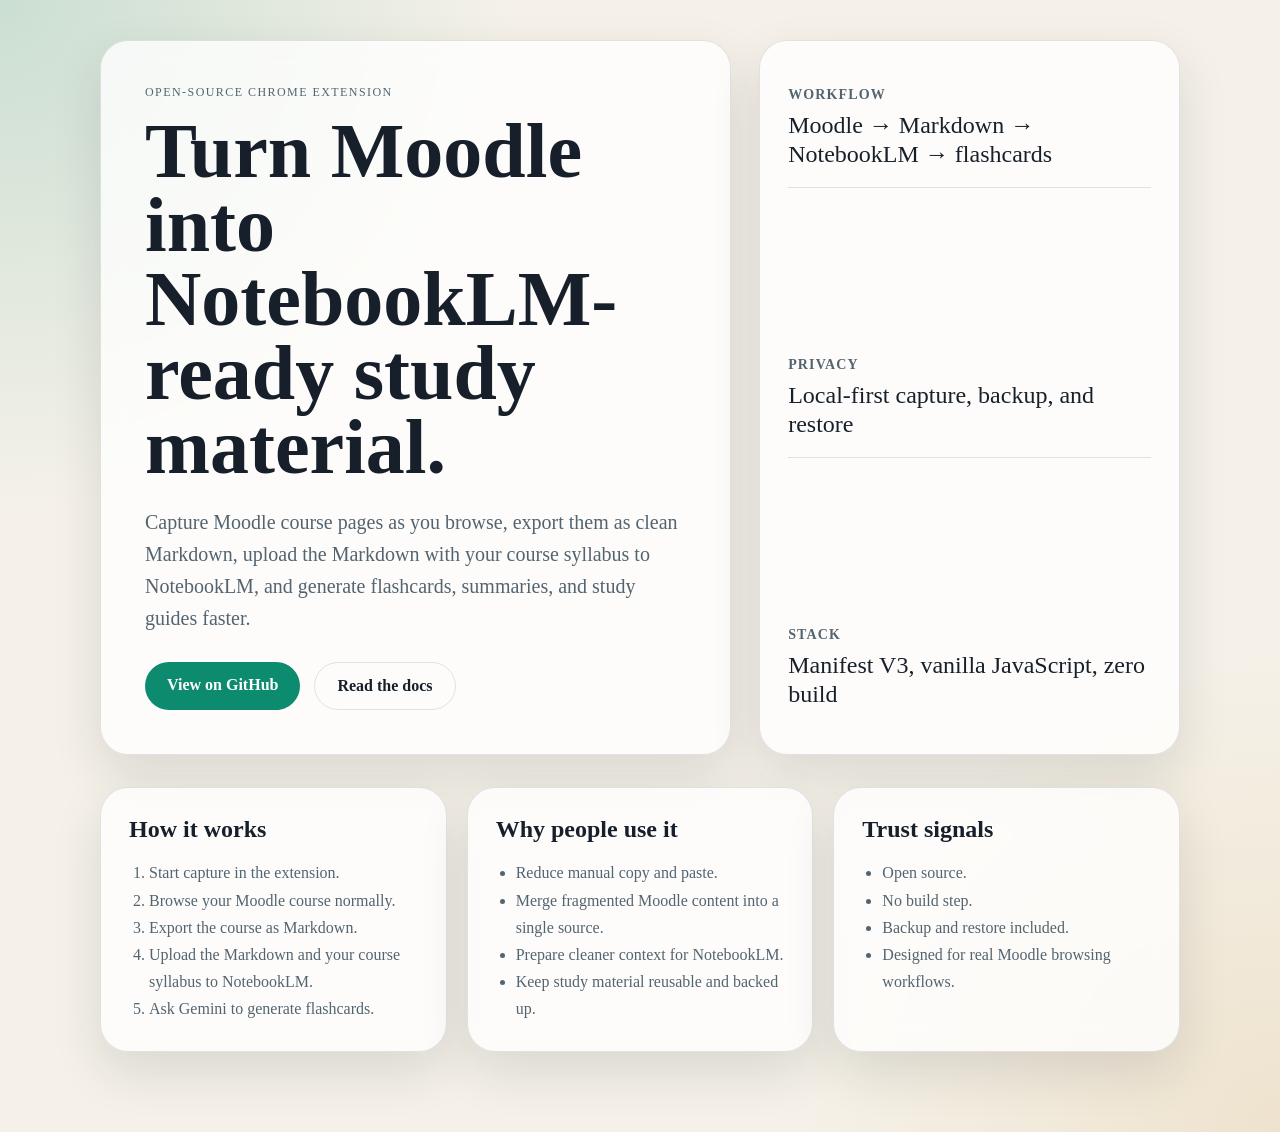
==== site/index.html @ 4840d5a8 "docs: improve onboarding, community, and publishing guidance" ====
<!DOCTYPE html>
<html lang="en">
  <head>
    <meta charset="UTF-8" />
    <meta name="viewport" content="width=device-width, initial-scale=1.0" />
    <title>Moodle Content Extractor for NotebookLM</title>
    <style>
      :root {
        --bg: #f5f1e8;
        --panel: rgba(255, 255, 255, 0.78);
        --text: #17202a;
        --muted: #536471;
        --accent: #0d8b6f;
        --accent-dark: #0a6b56;
        --line: rgba(23, 32, 42, 0.12);
        --shadow: 0 20px 50px rgba(23, 32, 42, 0.12);
      }

      * {
        box-sizing: border-box;
      }

      body {
        margin: 0;
        font-family: Georgia, "Times New Roman", serif;
        color: var(--text);
        background:
          radial-gradient(circle at top left, rgba(13, 139, 111, 0.18), transparent 30%),
          radial-gradient(circle at bottom right, rgba(198, 138, 45, 0.14), transparent 28%),
          var(--bg);
      }

      .wrap {
        max-width: 1120px;
        margin: 0 auto;
        padding: 40px 20px 80px;
      }

      .hero {
        display: grid;
        grid-template-columns: 1.2fr 0.8fr;
        gap: 28px;
        align-items: stretch;
      }

      .card {
        background: var(--panel);
        backdrop-filter: blur(12px);
        border: 1px solid var(--line);
        border-radius: 28px;
        box-shadow: var(--shadow);
      }

      .hero-main {
        padding: 44px;
      }

      .eyebrow {
        letter-spacing: 0.12em;
        text-transform: uppercase;
        font-size: 12px;
        color: var(--muted);
      }

      h1,
      h2,
      h3 {
        margin: 0;
      }

      h1 {
        margin-top: 14px;
        font-size: clamp(42px, 7vw, 78px);
        line-height: 0.95;
      }

      .lead {
        margin-top: 22px;
        font-size: 20px;
        line-height: 1.6;
        color: var(--muted);
        max-width: 44rem;
      }

      .actions {
        display: flex;
        gap: 14px;
        flex-wrap: wrap;
        margin-top: 28px;
      }

      .btn {
        display: inline-block;
        padding: 14px 22px;
        border-radius: 999px;
        text-decoration: none;
        font-weight: 700;
        transition: transform 0.18s ease, background 0.18s ease;
      }

      .btn:hover {
        transform: translateY(-1px);
      }

      .btn-primary {
        background: var(--accent);
        color: white;
      }

      .btn-primary:hover {
        background: var(--accent-dark);
      }

      .btn-secondary {
        color: var(--text);
        border: 1px solid var(--line);
      }

      .hero-side {
        padding: 28px;
        display: flex;
        flex-direction: column;
        justify-content: space-between;
      }

      .stat {
        padding: 18px 0;
        border-bottom: 1px solid var(--line);
      }

      .stat:last-child {
        border-bottom: 0;
      }

      .stat strong {
        display: block;
        font-size: 14px;
        text-transform: uppercase;
        letter-spacing: 0.08em;
        color: var(--muted);
        margin-bottom: 8px;
      }

      .stat span {
        font-size: 24px;
        line-height: 1.2;
      }

      .grid {
        display: grid;
        grid-template-columns: repeat(3, 1fr);
        gap: 20px;
        margin-top: 24px;
      }

      .section {
        margin-top: 32px;
      }

      .section-card {
        padding: 28px;
      }

      ol,
      ul {
        margin: 16px 0 0;
        padding-left: 20px;
        color: var(--muted);
        line-height: 1.7;
      }

      p {
        color: var(--muted);
        line-height: 1.7;
      }

      @media (max-width: 900px) {
        .hero,
        .grid {
          grid-template-columns: 1fr;
        }

        .hero-main {
          padding: 30px;
        }
      }
    </style>
  </head>
  <body>
    <div class="wrap">
      <section class="hero">
        <div class="card hero-main">
          <div class="eyebrow">Open-source Chrome extension</div>
          <h1>Turn Moodle into NotebookLM-ready study material.</h1>
          <p class="lead">
            Capture Moodle course pages as you browse, export them as clean Markdown,
            upload the Markdown with your course syllabus to NotebookLM, and generate
            flashcards, summaries, and study guides faster.
          </p>
          <div class="actions">
            <a class="btn btn-primary" href="https://github.com/paladini/extract-moodle-content-to-notebook-lm-extension">View on GitHub</a>
            <a class="btn btn-secondary" href="../README.md">Read the docs</a>
          </div>
        </div>
        <aside class="card hero-side">
          <div class="stat">
            <strong>Workflow</strong>
            <span>Moodle → Markdown → NotebookLM → flashcards</span>
          </div>
          <div class="stat">
            <strong>Privacy</strong>
            <span>Local-first capture, backup, and restore</span>
          </div>
          <div class="stat">
            <strong>Stack</strong>
            <span>Manifest V3, vanilla JavaScript, zero build</span>
          </div>
        </aside>
      </section>

      <section class="grid section">
        <article class="card section-card">
          <h2>How it works</h2>
          <ol>
            <li>Start capture in the extension.</li>
            <li>Browse your Moodle course normally.</li>
            <li>Export the course as Markdown.</li>
            <li>Upload the Markdown and your course syllabus to NotebookLM.</li>
            <li>Ask Gemini to generate flashcards.</li>
          </ol>
        </article>
        <article class="card section-card">
          <h2>Why people use it</h2>
          <ul>
            <li>Reduce manual copy and paste.</li>
            <li>Merge fragmented Moodle content into a single source.</li>
            <li>Prepare cleaner context for NotebookLM.</li>
            <li>Keep study material reusable and backed up.</li>
          </ul>
        </article>
        <article class="card section-card">
          <h2>Trust signals</h2>
          <ul>
            <li>Open source.</li>
            <li>No build step.</li>
            <li>Backup and restore included.</li>
            <li>Designed for real Moodle browsing workflows.</li>
          </ul>
        </article>
      </section>
    </div>
  </body>
</html>
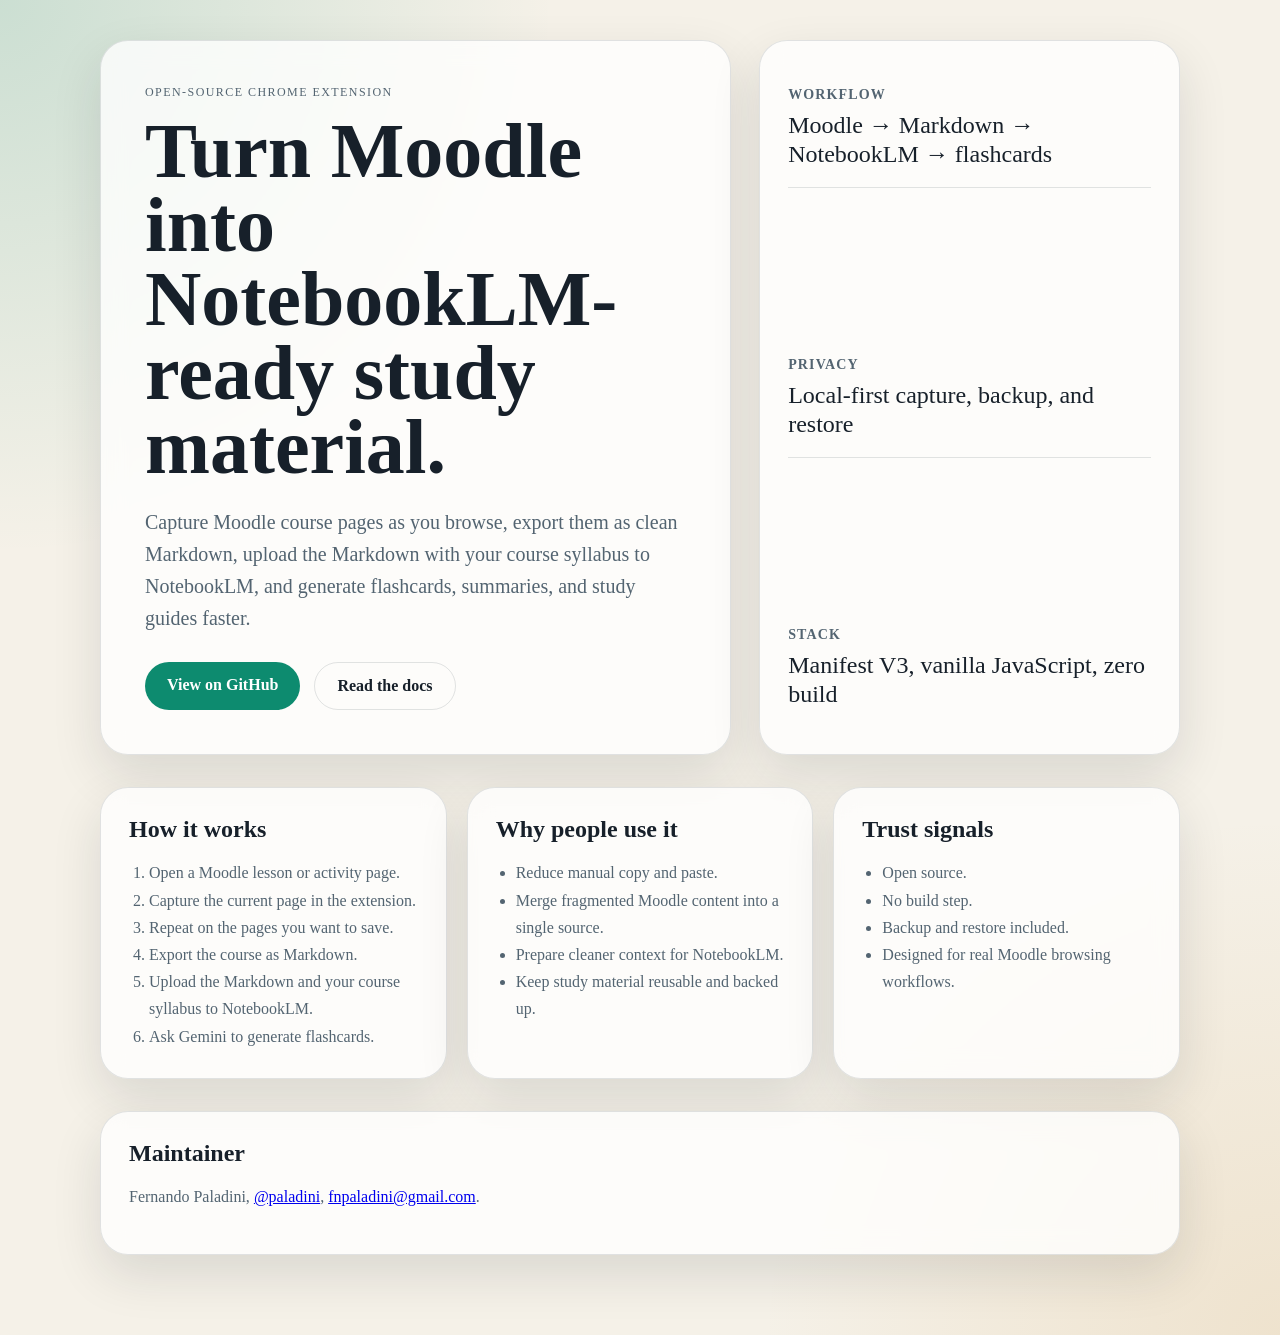
==== commit 27d15e87: "refactor: switch to user-triggered current-page capture flow" ====
--- a/site/index.html
+++ b/site/index.html
@@ -222,8 +222,9 @@
         <article class="card section-card">
           <h2>How it works</h2>
           <ol>
-            <li>Start capture in the extension.</li>
-            <li>Browse your Moodle course normally.</li>
+            <li>Open a Moodle lesson or activity page.</li>
+            <li>Capture the current page in the extension.</li>
+            <li>Repeat on the pages you want to save.</li>
             <li>Export the course as Markdown.</li>
             <li>Upload the Markdown and your course syllabus to NotebookLM.</li>
             <li>Ask Gemini to generate flashcards.</li>
@@ -248,6 +249,14 @@
           </ul>
         </article>
       </section>
+
+      <section class="section card section-card">
+        <h2>Maintainer</h2>
+        <p>
+          Fernando Paladini, <a href="https://github.com/paladini">@paladini</a>,
+          <a href="mailto:fnpaladini@gmail.com">fnpaladini@gmail.com</a>.
+        </p>
+      </section>
     </div>
   </body>
 </html>
